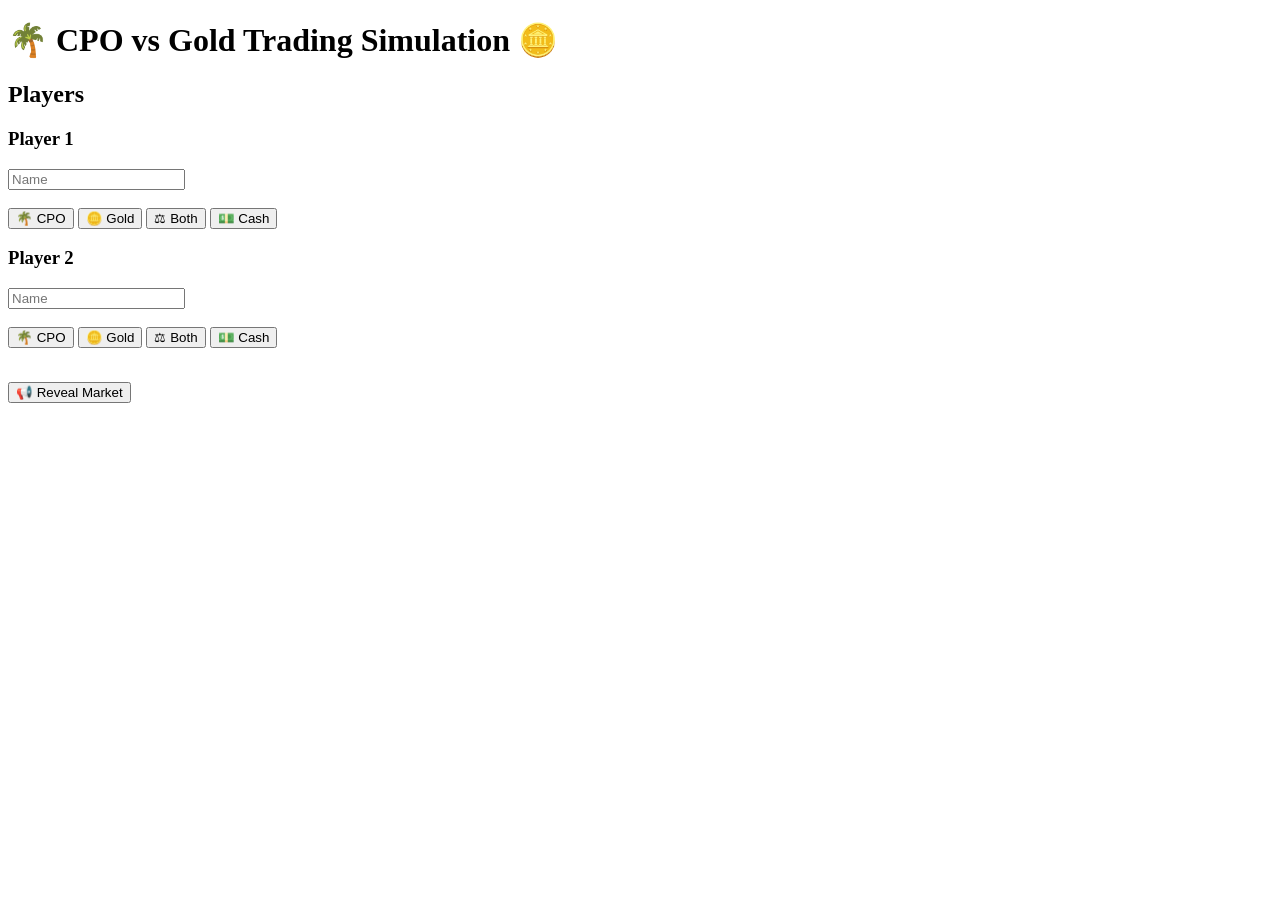
==== index.html @ 88cb3ba3 "Create index.html" ====
<!DOCTYPE html>

<html>

<head>

<title>CPO vs Gold Trading Game</title>

<link rel="stylesheet" href="style.css">

</head>


<body>


<h1>🌴 CPO vs Gold Trading Simulation 🪙</h1>


<div class="card">


<h2 id="roundTitle"></h2>


<div id="marketText"></div>



<h2>Players</h2>


<div class="players">


<div>

<h3>Player 1</h3>

<input id="p1" placeholder="Name">


<br><br>


<button onclick="choose(1,'CPO')">
🌴 CPO
</button>


<button onclick="choose(1,'Gold')">
🪙 Gold
</button>


<button onclick="choose(1,'Both')">
⚖ Both
</button>


<button onclick="choose(1,'Cash')">
💵 Cash
</button>


<p id="choice1"></p>


</div>





<div>

<h3>Player 2</h3>

<input id="p2" placeholder="Name">


<br><br>


<button onclick="choose(2,'CPO')">
🌴 CPO
</button>


<button onclick="choose(2,'Gold')">
🪙 Gold
</button>


<button onclick="choose(2,'Both')">
⚖ Both
</button>


<button onclick="choose(2,'Cash')">
💵 Cash
</button>


<p id="choice2"></p>


</div>


</div>



<br>


<button onclick="reveal()">

📢 Reveal Market

</button>


</div>



<script src="script.js"></script>


</body>

</html>
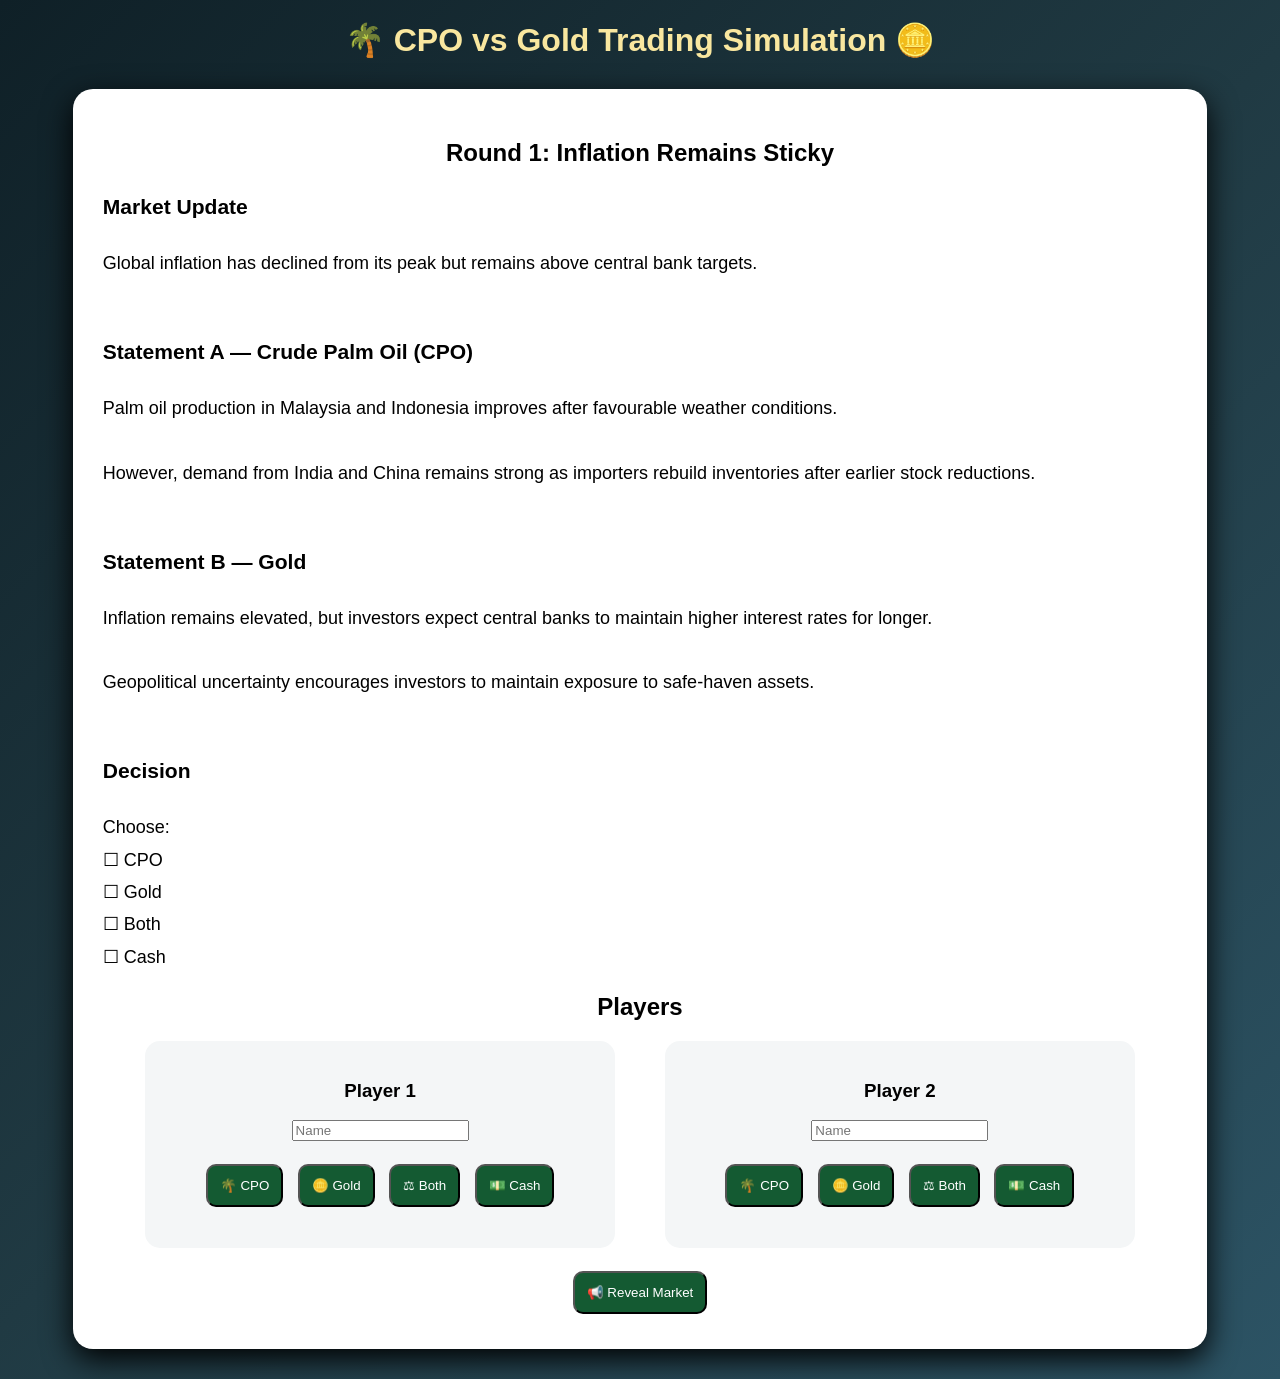
==== commit 5f981be5: "Update index.html" ====
--- a/index.html
+++ b/index.html
@@ -126,7 +126,7 @@
 
 
 
-<script src="script.js"></script>
+<script src="game.js"></script>
 
 
 </body>
--- a/style.css
+++ b/style.css
@@ -0,0 +1,106 @@
+body{
+
+font-family:Arial;
+
+background:
+linear-gradient(
+135deg,
+#0f2027,
+#203a43,
+#2c5364
+);
+
+color:white;
+
+text-align:center;
+
+}
+
+
+h1{
+
+color:#f9e79f;
+
+}
+
+
+.card{
+
+background:white;
+
+color:black;
+
+width:85%;
+
+margin:30px auto;
+
+padding:30px;
+
+border-radius:20px;
+
+box-shadow:0 10px 30px #000;
+
+}
+
+
+
+.players{
+
+display:flex;
+
+justify-content:center;
+
+gap:50px;
+
+}
+
+
+
+.players div{
+
+width:40%;
+
+background:#f4f6f7;
+
+padding:20px;
+
+border-radius:15px;
+
+}
+
+
+
+button{
+
+padding:12px;
+
+margin:5px;
+
+border-radius:10px;
+
+background:#145a32;
+
+color:white;
+
+cursor:pointer;
+
+}
+
+
+
+button:hover{
+
+background:#27ae60;
+
+}
+
+
+#marketText{
+
+text-align:left;
+
+line-height:1.8;
+
+font-size:18px;
+
+}
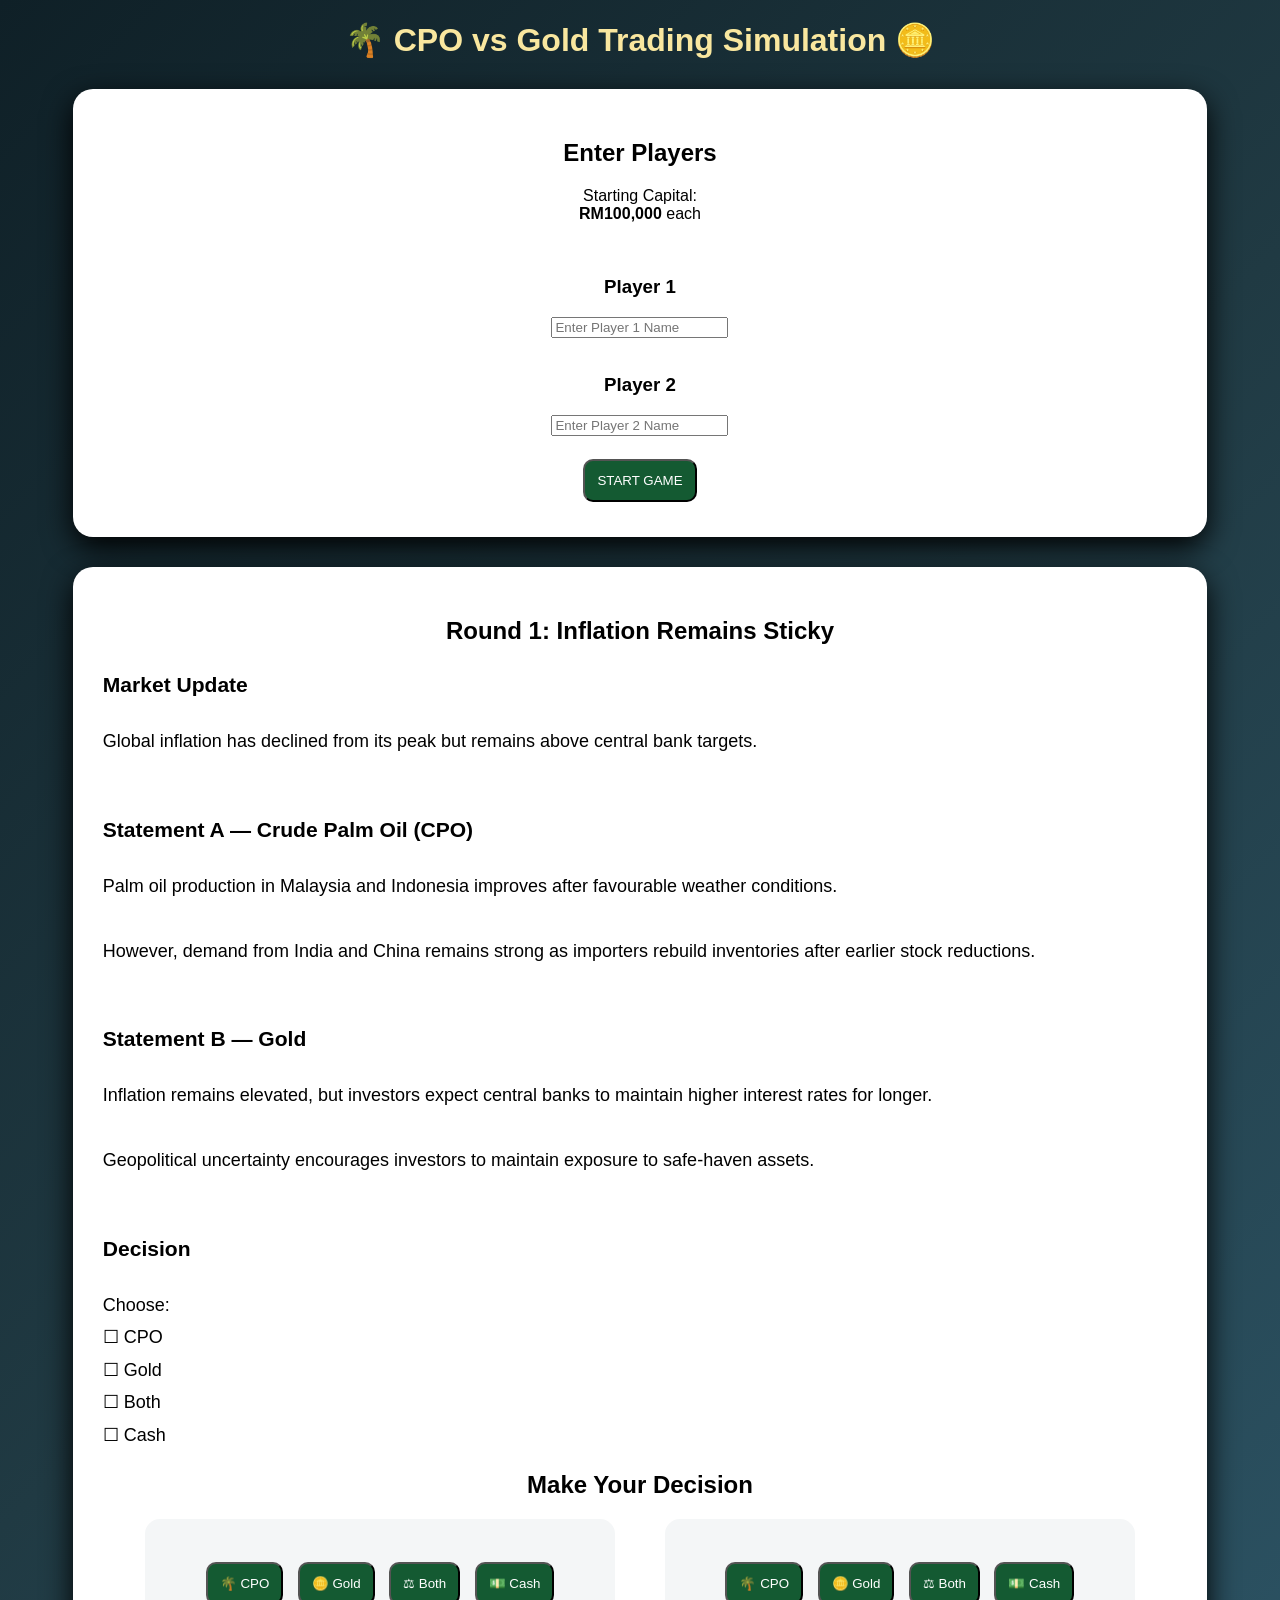
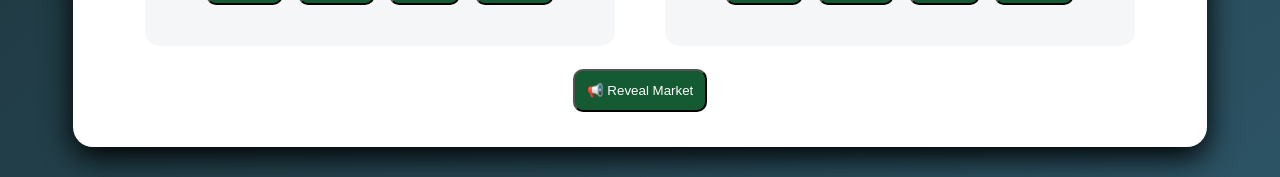
==== commit 399282cf: "Update index.html" ====
--- a/index.html
+++ b/index.html
@@ -17,7 +17,65 @@
 <h1>🌴 CPO vs Gold Trading Simulation 🪙</h1>
 
 
-<div class="card">
+
+<!-- PLAYER SETUP PAGE -->
+
+<div id="setup" class="card">
+
+
+<h2>Enter Players</h2>
+
+
+<p>
+Starting Capital:
+<br>
+
+<strong>RM100,000</strong> each
+
+</p>
+
+
+<br>
+
+
+<h3>Player 1</h3>
+
+<input id="p1" placeholder="Enter Player 1 Name">
+
+
+
+<br><br>
+
+
+
+<h3>Player 2</h3>
+
+<input id="p2" placeholder="Enter Player 2 Name">
+
+
+
+<br><br>
+
+
+<button onclick="startGame()">
+
+START GAME
+
+</button>
+
+
+
+</div>
+
+
+
+
+
+
+<!-- GAME PAGE -->
+
+
+<div id="game" class="card hidden">
 
 
 <h2 id="roundTitle"></h2>
@@ -27,45 +85,53 @@
 
 
 
-<h2>Players</h2>
+<h2>Make Your Decision</h2>
+
 
 
 <div class="players">
 
 
+
 <div>
 
-<h3>Player 1</h3>
-
-<input id="p1" placeholder="Name">
-
-
-<br><br>
+
+<h3 id="player1Name"></h3>
 
 
 <button onclick="choose(1,'CPO')">
+
 🌴 CPO
+
 </button>
 
 
 <button onclick="choose(1,'Gold')">
+
 🪙 Gold
+
 </button>
 
 
 <button onclick="choose(1,'Both')">
+
 ⚖ Both
+
 </button>
 
 
 <button onclick="choose(1,'Cash')">
+
 💵 Cash
-</button>
+
+</button>
+
 
 
 <p id="choice1"></p>
 
 
+
 </div>
 
 
@@ -74,41 +140,48 @@
 
 <div>
 
-<h3>Player 2</h3>
-
-<input id="p2" placeholder="Name">
-
-
-<br><br>
+
+<h3 id="player2Name"></h3>
 
 
 <button onclick="choose(2,'CPO')">
+
 🌴 CPO
+
 </button>
 
 
 <button onclick="choose(2,'Gold')">
+
 🪙 Gold
+
 </button>
 
 
 <button onclick="choose(2,'Both')">
+
 ⚖ Both
+
 </button>
 
 
 <button onclick="choose(2,'Cash')">
+
 💵 Cash
-</button>
+
+</button>
+
 
 
 <p id="choice2"></p>
 
 
-</div>
-
-
-</div>
+
+</div>
+
+
+</div>
+
 
 
 
@@ -122,6 +195,7 @@
 </button>
 
 
+
 </div>
 
 
